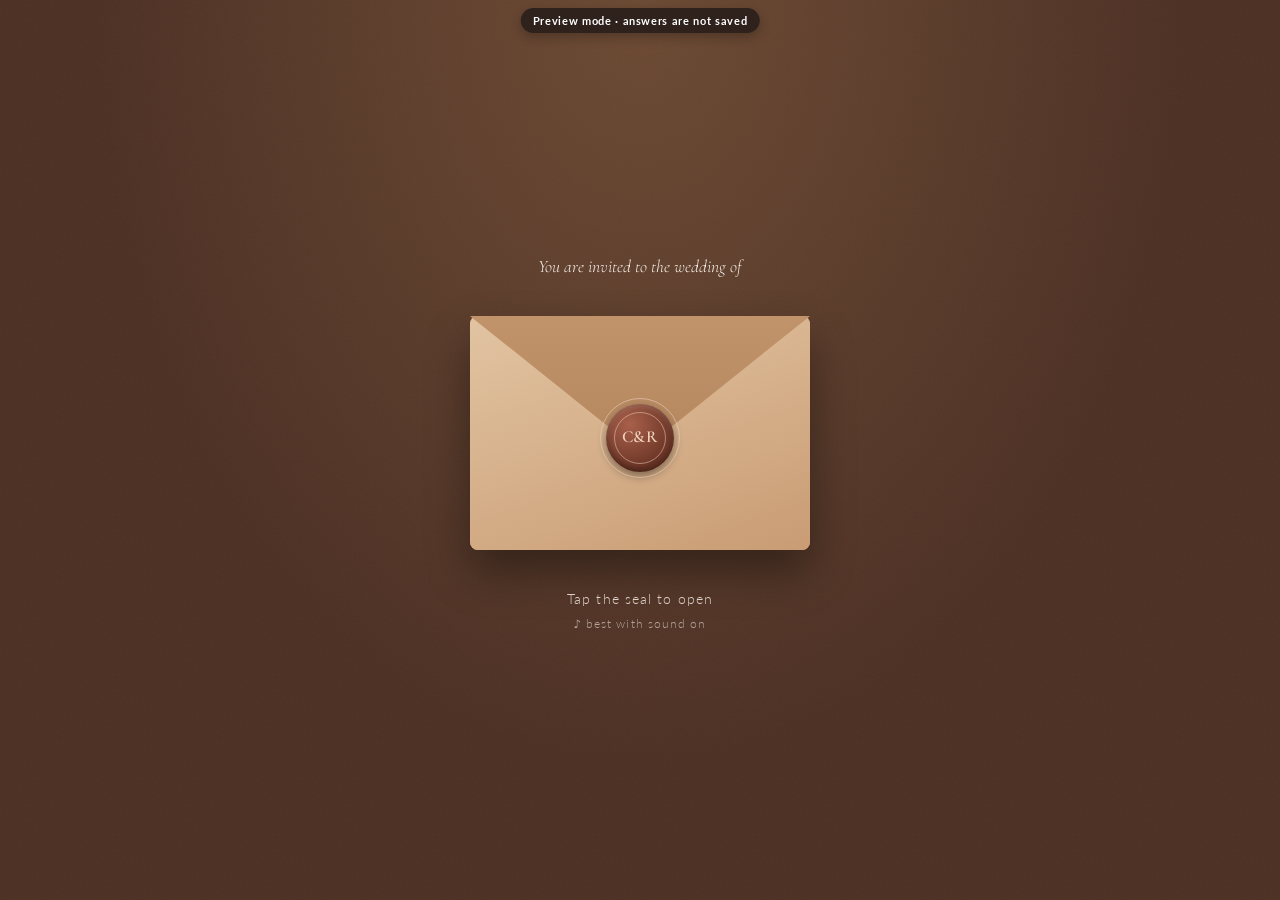
==== site/index.html @ 16bb8ec9 "Publish only site/, clean up unused code, fix mobile animations, bold hero date - Move the website i" ====
<!doctype html>
<html lang="en">
<head>
  <meta charset="utf-8" />
  <meta name="viewport" content="width=device-width, initial-scale=1, viewport-fit=cover" />
  <title>Carol &amp; Ranel</title>
  <meta name="description" content="Carol Aquino & Ranel Banta · November 14, 2026 · Find your name and kindly RSVP." />
  <meta name="theme-color" content="#4a3426" />
  <meta property="og:title" content="Carol & Ranel — November 14, 2026" />
  <meta property="og:description" content="You are invited. Find your name and kindly RSVP." />
  <meta property="og:image" content="https://carol-and-ranel.netlify.app/assets/photos/photo-1.jpg" />
  <link rel="preconnect" href="https://fonts.googleapis.com" />
  <link rel="preconnect" href="https://fonts.gstatic.com" crossorigin />
  <link href="https://fonts.googleapis.com/css2?family=Cormorant+Garamond:ital,wght@0,400;0,500;0,600;0,700;1,400&family=Great+Vibes&family=Lato:wght@300;400;700&display=swap" rel="stylesheet" />
  <link rel="stylesheet" href="styles.css" />
</head>
<body class="locked">

  <!-- Falling leaves layer -->
  <div class="leaves" aria-hidden="true"></div>

  <!-- ========== 1. INTRO / ENVELOPE ========== -->
  <section id="intro" class="intro" aria-label="Invitation">
    <div class="intro__inner">
      <p class="intro__kicker">You are invited to the wedding of</p>
      <div class="envelope" id="envelope">
        <div class="envelope__back"></div>
        <div class="envelope__letter">
          <span class="letter__small">You're invited</span>
          <span class="letter__names"><span class="script">Carol</span><span class="amp">&amp;</span><span class="script">Ranel</span></span>
          <span class="letter__date">11 · 14 · 2026</span>
        </div>
        <div class="envelope__front"></div>
        <div class="envelope__flap"></div>
        <button class="seal" id="openBtn" aria-label="Open the invitation">
          <span>C&amp;R</span>
        </button>
      </div>
      <p class="intro__hint">Tap the seal to open <span class="hint-sound">♪ best with sound on</span></p>
    </div>
  </section>

  <!-- ========== 2. RSVP GATE ========== -->
  <section id="gate" class="gate" aria-label="Find your invitation" hidden>

    <!-- Search -->
    <div id="searchCard" class="paper card gate__card reveal">
      <div class="twig" aria-hidden="true"></div>
      <p class="kicker">Kindly confirm your attendance</p>
      <h1 class="script gate__title">Find your name</h1>
      <div class="mode" role="radiogroup" aria-label="Have you sent your RSVP?">
        <button type="button" class="mode__btn" data-mode="new" role="radio" aria-checked="true">I haven't RSVP'd yet</button>
        <button type="button" class="mode__btn" data-mode="done" role="radio" aria-checked="false">I already RSVP'd</button>
      </div>
      <p class="muted lead" id="lead">Search your first or last name to confirm your attendance.</p>

      <div class="search">
        <svg class="search__icon" viewBox="0 0 24 24" aria-hidden="true"><path d="M10.5 3a7.5 7.5 0 0 1 5.96 12.06l4.24 4.24-1.4 1.4-4.24-4.24A7.5 7.5 0 1 1 10.5 3Zm0 2a5.5 5.5 0 1 0 0 11 5.5 5.5 0 0 0 0-11Z"/></svg>
        <input id="search" type="search" inputmode="search" autocomplete="off" autocapitalize="words"
               placeholder="e.g. Juan Dela Cruz" aria-label="Search your name" />
      </div>
      <ul id="results" class="results" role="listbox" aria-label="Matching guests" aria-live="polite"></ul>
      <p class="deadline">Kindly RSVP on or before <strong>October 30, 2026</strong></p>

      <div class="gentle-note">
        <span class="gentle-note__icon" aria-hidden="true">♡</span>
        <p>We're keeping our celebration intimate, surrounded by our closest family and loved ones. We have lovingly reserved a place for each guest named on your invitation, and we hope you understand that we're unable to welcome additional guests.</p>
        <p>As much as we adore your little ones, our celebration will be <strong>adults only</strong>. Thank you for understanding!</p>
      </div>


      <div class="help">
        <p class="muted">Can't find your name? Call or message us:</p>
        <div class="contacts" data-contacts></div>
      </div>
    </div>

    <!-- RSVP closed (after deadline) -->
    <div id="closedCard" class="paper card" hidden>
      <div class="twig" aria-hidden="true"></div>
      <p class="kicker">RSVP is now closed</p>
      <h1 class="script gate__title">Thank you</h1>
      <p>Online RSVP closed on October 30, 2026. If you haven't confirmed yet, please call or message us:</p>
      <div class="contacts" data-contacts></div>
      <button class="btn btn--primary" data-enter>View wedding details</button>
    </div>

    <!-- Invitation card (after picking a name): one answer per guest -->
    <div id="invite" class="paper card invite" hidden>
      <button class="back" id="backBtn" aria-label="Back to search">← Not you?</button>
      <p class="kicker">Dearest</p>
      <h2 id="guestName" class="guest-name">—</h2>

      <div class="seats">
        <div class="seats__ring"><span id="seatCount">0</span></div>
        <p>
          <strong>seat<span id="seatPlural">s</span> reserved</strong><br />
          <span class="muted small">in your honor</span>
        </p>
      </div>
      <div id="seatIcons" class="seat-icons" aria-hidden="true"></div>

      <p class="question" id="question">Who will be celebrating with us?</p>
      <p class="invite-note" id="inviteNote" hidden></p>
      <p class="small muted hint" id="questionHint">Answer for yourself and anyone you know.<br />Leave the rest blank so they can answer themselves.</p>
      <ul id="people" class="people"></ul>

      <div id="rsvpForm">
        <label class="as">
          <span class="small">I am</span>
          <select id="answeredBy" aria-label="Who is answering"></select>
        </label>
        <label class="note">
          <span class="small">A message for the couple <span class="muted">(optional)</span></span>
          <textarea id="message" rows="2" maxlength="300" placeholder="Your wishes for Carol &amp; Ranel…"></textarea>
        </label>
        <p id="formError" class="form-error" role="alert" hidden></p>
        <div class="final-note" role="note">
          <strong>Please review before sending.</strong>
          Once submitted, your answers are final and <u>can't be undone</u> on the website.
        </div>
        <button id="submitBtn" class="btn btn--primary" disabled>Send my RSVP</button>
        <p class="tiny muted rules">Only the guests named on this invitation may attend. Adults only.</p>
        <button id="skipBtn" class="link-btn" data-enter hidden>My answer is already in, view wedding details</button>
      </div>

      <!-- Everyone on this invitation has answered -->
      <div id="replied" class="replied" hidden>
        <p class="small muted">Need to change an answer? Please call or message us:</p>
        <div class="contacts" data-contacts></div>
        <button class="btn btn--primary" data-enter>View wedding details</button>
      </div>
    </div>

    <!-- Thank-you -->
    <div id="thanks" class="paper card thanks" hidden>
      <div class="thanks__icon" id="thanksIcon">♥</div>
      <h2 class="script" id="thanksTitle">Thank you!</h2>
      <p id="thanksText"></p>
      <button class="btn btn--primary" data-enter>View our wedding details</button>
    </div>
  </section>

  <!-- ========== 3. MAIN SITE (unlocked after RSVP) ========== -->
  <main id="site" class="site" hidden>

    <header class="hero">
      <div class="hero__photo">
        <img src="assets/photos/photo-1.jpg" alt="Carol and Ranel" />
      </div>
      <div class="hero__text">
        <p class="kicker light">Aquino · Banta</p>
        <h1 class="hero__names"><span class="script">Carol</span><span class="amp">&amp;</span><span class="script">Ranel</span></h1>
        <p class="hero__date">Saturday · November 14, 2026</p>
        <p class="hero__place">Mandaluyong City</p>
      </div>
      <a href="#countdown" class="scroll-cue" aria-label="Scroll down"><span></span></a>
    </header>

    <section id="countdown" class="section countdown reveal">
      <p class="kicker">Counting down to forever</p>
      <div class="timer">
        <div><b id="cdD">00</b><small>days</small></div>
        <div><b id="cdH">00</b><small>hours</small></div>
        <div><b id="cdM">00</b><small>mins</small></div>
        <div><b id="cdS">00</b><small>secs</small></div>
      </div>
    </section>

    <section class="section story">
      <div class="story__photo reveal">
        <img src="assets/photos/photo-2.jpg" alt="Carol and Ranel" />
      </div>
      <div class="story__text reveal">
        <p class="kicker">With our closest loved ones</p>
        <h2 class="script">An intimate celebration</h2>
        <p>We're keeping our wedding intimate and celebrating with our closest family and loved ones. Thank you for being part of our special day — we're so excited to celebrate with you!</p>
      </div>
    </section>

    <section class="section details">
      <p class="kicker reveal">The celebration</p>
      <h2 class="script reveal">Wedding details</h2>
      <div class="detail-grid">
        <article class="paper detail reveal">
          <div class="detail__icon" aria-hidden="true"><svg viewBox="0 0 48 48" fill="none" stroke="currentColor" stroke-width="1.6" stroke-linecap="round" stroke-linejoin="round"><path d="M24 4v8M20 8h8"/><path d="M14 22l10-10 10 10"/><path d="M16 20v22h16V20"/><path d="M8 42h32"/><path d="M21 42v-8a3 3 0 0 1 6 0v8"/><circle cx="24" cy="25" r="2.5"/></svg></div>
          <h3>Ceremony</h3>
          <p class="detail__time">2:30 PM</p>
          <p><strong>San Felipe Neri Parish Church</strong><br />Boni Avenue, 1550 Rt. Rev. G. Aglipay,<br />Mandaluyong City</p>
          <a class="btn btn--ghost" href="https://www.google.com/maps/search/?api=1&query=San+Felipe+Neri+Parish+Church+Boni+Avenue+Mandaluyong+City" target="_blank" rel="noopener">Open in Maps</a>
        </article>
        <article class="paper detail reveal">
          <div class="detail__icon" aria-hidden="true"><svg viewBox="0 0 48 48" fill="none" stroke="currentColor" stroke-width="1.6" stroke-linecap="round" stroke-linejoin="round"><path d="M12 6h10l-1 12a4 4 0 0 1-8 0z"/><path d="M17 22v14M12 38h10"/><path d="M26 10h10l-1 12a4 4 0 0 1-8 0z"/><path d="M31 26v12M26 40h10"/><path d="M22 4l2-2M38 7l2-2M36 3l1-2"/></svg></div>
          <h3>Reception</h3>
          <p class="detail__time">5:00 PM</p>
          <p><strong>The Secret Garden</strong><br />Barangka Dr. Busilak St.,<br />Mandaluyong City</p>
          <p class="small muted">Reception to follow immediately after the ceremony.</p>
          <a class="btn btn--ghost" href="https://www.google.com/maps/search/?api=1&query=The+Secret+Garden+Barangka+Drive+Mandaluyong+City" target="_blank" rel="noopener">Open in Maps</a>
        </article>
      </div>
    </section>

    <section class="section entourage">
      <p class="kicker reveal">Aquino · Banta</p>
      <h2 class="script reveal">Our entourage</h2>

      <article class="ent-card ent-card--wide reveal">
        <h3>Principal Sponsors</h3>
        <div class="ent-pair">
          <p>Coun. Mr. Danny De Guzman<br />Mr. Jon Salang</p>
          <p>Mrs. Mila Panen<br />Mrs. Esther Valencia</p>
        </div>
      </article>

      <div class="ent-grid">
        <article class="ent-card reveal" style="--i:0">
          <h3>Best Man</h3>
          <p>Mr. Richard Valencia</p>
        </article>
        <article class="ent-card reveal" style="--i:1">
          <h3>Brother of the Bride</h3>
          <p>Mr. Raymundo Aquino</p>
        </article>
        <article class="ent-card reveal" style="--i:2">
          <h3>Matron of Honor</h3>
          <p>Mrs. Karla Mae Salvador-Macalanda</p>
        </article>
        <article class="ent-card reveal" style="--i:3">
          <h3>Maid of Honor</h3>
          <p>Ms. Christine Salvador</p>
        </article>
        <article class="ent-card reveal" style="--i:4">
          <h3>Veil</h3>
          <p>Ms. Arlene Macaraeg<br />Mr. Nico Macaraeg</p>
        </article>
        <article class="ent-card reveal" style="--i:5">
          <h3>Cord</h3>
          <p>Mrs. Cecile Aquino<br />Mr. Eric Aquino</p>
        </article>
        <article class="ent-card reveal" style="--i:6">
          <h3>Candle</h3>
          <p>Ms. Joyce Aquino<br />Mr. Kaizer Macalanda</p>
        </article>
        <article class="ent-card reveal" style="--i:7">
          <h3>Coin Bearer</h3>
          <p>Mr. Carlos Magalong</p>
        </article>
        <article class="ent-card reveal" style="--i:8">
          <h3>Ring Bearer</h3>
          <p>Mr. Khalifa Drake Medel</p>
        </article>
        <article class="ent-card reveal" style="--i:9">
          <h3>Bible Bearer</h3>
          <p>Mr. Reynald Aquino</p>
        </article>
      </div>
    </section>

    <section class="section attire">
      <p class="kicker reveal">What to wear</p>
      <h2 class="script reveal">Dress code</h2>
      <div class="swatches reveal" aria-label="Wedding colors">
        <span style="--c:#efe6e3" title="Blush cream"></span>
        <span style="--c:#c08a7c" title="Rose brown"></span>
        <span style="--c:#6b4134" title="Chocolate"></span>
        <span style="--c:#2f211c" title="Espresso"></span>
      </div>
      <p class="swatch-label reveal">Our color theme</p>

      <!-- Guests -->
      <div class="attire-group">
        <p class="attire-group__title reveal">For our guests</p>
        <div class="attire-grid">
          <article class="paper attire-card reveal">
            <div class="attire-figs">
              <img src="assets/dress-code/guest-female-1.webp" alt="One-shoulder dress in light brown" loading="lazy" />
              <img src="assets/dress-code/guest-female-2.webp" alt="Brown blazer with cream top and trousers" loading="lazy" />
            </div>
            <h3>Ladies</h3>
            <p>A formal dress or formal outfit in colors that match our wedding theme.</p>
          </article>
          <article class="paper attire-card reveal">
            <div class="attire-figs">
              <img src="assets/dress-code/guest-male-1.webp" alt="Long-sleeved white shirt with brown trousers" loading="lazy" />
              <img src="assets/dress-code/guest-male-2.webp" alt="Brown polo shirt with cream trousers" loading="lazy" />
            </div>
            <h3>Gentlemen</h3>
            <p>A long-sleeved polo or formal polo shirt in colors that match our wedding theme.</p>
          </article>
        </div>
      </div>

      <!-- Entourage -->
      <div class="attire-group">
        <p class="attire-group__title reveal">For our entourage</p>
        <div class="attire-grid">
          <article class="paper attire-card reveal">
            <div class="attire-figs">
              <img src="assets/dress-code/female-1.webp" alt="Floor-length gown in rust brown" loading="lazy" />
              <img src="assets/dress-code/female-2.webp" alt="Floor-length off-shoulder gown in light brown" loading="lazy" />
            </div>
            <h3>Female Entourage</h3>
            <p>A floor-length formal dress in a light brown shade.</p>
          </article>
          <article class="paper attire-card reveal">
            <div class="attire-figs">
              <img src="assets/dress-code/male-1.webp" alt="Long-sleeved formal suit in light brown" loading="lazy" />
              <img src="assets/dress-code/male-2.webp" alt="Long-sleeved formal suit in black" loading="lazy" />
            </div>
            <h3>Male Entourage</h3>
            <p>A long-sleeved formal coat in light brown or black shades.</p>
          </article>
        </div>
      </div>
    </section>

    <section class="section notes">
      <article class="paper detail reveal">
        <div class="detail__icon" aria-hidden="true"><svg viewBox="0 0 48 48" fill="none" stroke="currentColor" stroke-width="1.6" stroke-linecap="round" stroke-linejoin="round"><rect x="8" y="18" width="32" height="8" rx="1.5"/><path d="M11 26v15h26V26"/><path d="M24 18v23"/><path d="M24 18c-3-6-11-8-11-3 0 3 6 3 11 3zM24 18c3-6 11-8 11-3 0 3-6 3-11 3z"/></svg></div>
        <h3>Gift Note</h3>
        <p>Your presence is the greatest gift we could ask for.</p>
        <p>If you wish to bless us with a gift, we would truly appreciate it. Most of all, thank you for celebrating this special day with us and for being part of our journey.</p>
      </article>
      <article class="paper detail reveal">
        <div class="detail__icon" aria-hidden="true"><svg viewBox="0 0 48 48" fill="none" stroke="currentColor" stroke-width="1.6" stroke-linecap="round" stroke-linejoin="round"><rect x="6" y="14" width="36" height="24" rx="4"/><path d="M17 14l3-5h8l3 5"/><circle cx="24" cy="26" r="7"/><circle cx="35" cy="19" r="1"/></svg></div>
        <h3>Snap &amp; Share</h3>
        <p>We'd love to see your favorite moments from our special day! Tag us and use our wedding hashtag:</p>
        <button class="hashtag" id="hashtag" aria-label="Copy hashtag">#CarolAndRanelWedding <span>copy</span></button>
      </article>
    </section>

    <div class="section-divider reveal" aria-hidden="true"><span></span></div>

    <section class="section gallery">
      <div class="gallery__head">
        <p class="kicker reveal">Our little adventures</p>
        <h2 class="script reveal">A little bit of magic</h2>
        <p class="gallery__lead reveal">Every love story is special, but ours came with castles, fireworks and a whole lot of joy. Here's to our happily ever after!</p>
      </div>
      <div class="gallery__photo reveal">
        <img src="assets/photos/photo-3.jpg" alt="Carol and Ranel at Hong Kong Disneyland" loading="lazy" />
      </div>
      <div class="gallery__photo gallery__photo--night reveal">
        <img src="assets/photos/photo-4.jpg" alt="Carol and Ranel in front of the castle at night" loading="lazy" />
      </div>
    </section>

    <section class="section faq">
      <p class="kicker reveal">Good to know</p>
      <h2 class="script reveal">Questions</h2>
      <details class="reveal"><summary>Can I bring a plus one?</summary><p>We're keeping our wedding intimate, so we kindly ask that only the guests named on your invitation join us. Your reserved seats are shown on your RSVP.</p></details>
      <details class="reveal"><summary>Are kids welcome?</summary><p>This will be an adults-only celebration. We hope you understand as we keep the celebration small.</p></details>
      <details class="reveal"><summary>Can I change my RSVP?</summary><p>Please call or message Karla or Ranel and they'll update it for you.</p></details>
      <details class="reveal"><summary>What time should I arrive?</summary><p>The ceremony starts at 2:30 PM at San Felipe Neri Parish Church. The reception follows immediately after at The Secret Garden.</p></details>
    </section>

    <section class="section my-rsvp reveal">
      <div class="paper card">
        <p class="kicker">Your RSVP</p>
        <ul id="myRsvp" class="my-list"></ul>
        <p class="small muted">Need to change something? Call or message us:</p>
        <div class="contacts" data-contacts></div>
        <button id="anotherBtn" class="btn btn--ghost">RSVP for another invitation</button>
      </div>
    </section>

    <footer class="footer">
      <p class="script">Carol &amp; Ranel</p>
      <p class="small">11 · 14 · 2026</p>
      <p class="tiny">#CarolAndRanelWedding</p>
    </footer>
  </main>

  <!-- Music toggle -->
  <button id="musicBtn" class="music" aria-label="Toggle music" hidden>
    <span class="music__bars"><i></i><i></i><i></i><i></i></span>
  </button>

  <!-- Confirm before sending (answers can't be undone) -->
  <div id="confirmBox" class="modal" role="dialog" aria-modal="true" aria-labelledby="confirmTitle" hidden>
    <div class="paper modal__card">
      <p class="kicker">One last look</p>
      <h3 id="confirmTitle" class="script modal__title">Is this correct?</h3>
      <ul id="confirmList" class="confirm-list"></ul>
      <p class="modal__warn">Once you send this RSVP, it <strong>can't be changed or undone</strong> here. For changes, you'll need to contact Karla or Ranel.</p>
      <div class="modal__actions">
        <button id="confirmBack" class="btn btn--ghost" type="button">Go back</button>
        <button id="confirmSend" class="btn btn--primary" type="button">Yes, send it</button>
      </div>
    </div>
  </div>

  <script src="config.js"></script>
  <script src="demo-guests.js"></script>
  <script src="app.js"></script>
</body>
</html>
---- site/styles.css ----
/* Carol & Ranel: wedding site styles */
:root {
  /* palette from the invitation: blush, rose-brown, chocolate, espresso + gold & terracotta from its florals */
  --espresso: #2f211c;
  --bark: #4b2f24;
  --walnut: #7a4a35;
  --caramel: #b98a64;
  --latte: #dcc2a8;
  --cream: #f7efe9;
  --paper: #fffaf6;
  --blush: #f1dfd6;
  --rose: #c08a7c;
  --gold: #c9a063;
  --terracotta: #b9734f;
  --yes: #8a5541;
  --ink: #2f211c;
  --muted: #8a6f62;
  --radius: 18px;
  --shadow: 0 12px 30px rgba(75, 47, 36, .14), 0 2px 6px rgba(75, 47, 36, .08);
  --serif: "Cormorant Garamond", Georgia, serif;
  --script: "Great Vibes", cursive;
  --sans: "Lato", system-ui, sans-serif;
  /* paper grain */
  --grain: url("data:image/svg+xml;utf8,<svg xmlns='http://www.w3.org/2000/svg' width='160' height='160'><filter id='n'><feTurbulence type='fractalNoise' baseFrequency='.9' numOctaves='3' stitchTiles='stitch'/><feColorMatrix values='0 0 0 0 .3  0 0 0 0 .2  0 0 0 0 .1  0 0 0 .09 0'/></filter><rect width='100%' height='100%' filter='url(%23n)'/></svg>");
  /* botanical ornaments and wave edges (generated) */
  --orn-divider: url("data:image/svg+xml;utf8,<svg xmlns='http://www.w3.org/2000/svg' xmlns:xlink='http://www.w3.org/1999/xlink' viewBox='0 0 160 26'><g id='b' fill='%23c9a063'><path d='M70 13 Q40 2 6 12' stroke='%23c9a063' stroke-width='1.3' fill='none' stroke-linecap='round'/><ellipse cx='58.8' cy='7.5' rx='4.3' ry='1.6' transform='rotate(-128 60.9 10.2)'/><ellipse cx='57.8' cy='11.5' rx='4.3' ry='1.6' transform='rotate(-204 60.9 10.2)'/><ellipse cx='46.2' cy='5.7' rx='3.9' ry='1.5' transform='rotate(-135 48.4 7.9)'/><ellipse cx='45.7' cy='9.5' rx='3.9' ry='1.5' transform='rotate(-211 48.4 7.9)'/><ellipse cx='33.3' cy='5.6' rx='3.5' ry='1.3' transform='rotate(217 35.5 7.3)'/><ellipse cx='33.4' cy='9.0' rx='3.5' ry='1.3' transform='rotate(141 35.5 7.3)'/><ellipse cx='20.3' cy='7.2' rx='3.0' ry='1.2' transform='rotate(210 22.4 8.4)'/><ellipse cx='20.7' cy='10.1' rx='3.0' ry='1.2' transform='rotate(134 22.4 8.4)'/><ellipse cx='7.0' cy='10.4' rx='2.6' ry='1.0' transform='rotate(203 8.9 11.2)'/><ellipse cx='7.6' cy='12.9' rx='2.6' ry='1.0' transform='rotate(127 8.9 11.2)'/></g><use xlink:href='%23b' transform='translate(160 0) scale(-1 1)'/><g fill='%23c08a7c'><ellipse cx='80.0' cy='7.8' rx='4.2' ry='2.6' transform='rotate(-90 80.0 7.8)'/><ellipse cx='84.9' cy='11.4' rx='4.2' ry='2.6' transform='rotate(-18 84.9 11.4)'/><ellipse cx='83.1' cy='17.2' rx='4.2' ry='2.6' transform='rotate(54 83.1 17.2)'/><ellipse cx='76.9' cy='17.2' rx='4.2' ry='2.6' transform='rotate(126 76.9 17.2)'/><ellipse cx='75.1' cy='11.4' rx='4.2' ry='2.6' transform='rotate(198 75.1 11.4)'/></g><circle cx='80' cy='13' r='2.6' fill='%23b9734f'/></svg>");
  --orn-divider-light: url("data:image/svg+xml;utf8,<svg xmlns='http://www.w3.org/2000/svg' xmlns:xlink='http://www.w3.org/1999/xlink' viewBox='0 0 160 26'><g id='b' fill='%23e3c79a'><path d='M70 13 Q40 2 6 12' stroke='%23e3c79a' stroke-width='1.3' fill='none' stroke-linecap='round'/><ellipse cx='58.8' cy='7.5' rx='4.3' ry='1.6' transform='rotate(-128 60.9 10.2)'/><ellipse cx='57.8' cy='11.5' rx='4.3' ry='1.6' transform='rotate(-204 60.9 10.2)'/><ellipse cx='46.2' cy='5.7' rx='3.9' ry='1.5' transform='rotate(-135 48.4 7.9)'/><ellipse cx='45.7' cy='9.5' rx='3.9' ry='1.5' transform='rotate(-211 48.4 7.9)'/><ellipse cx='33.3' cy='5.6' rx='3.5' ry='1.3' transform='rotate(217 35.5 7.3)'/><ellipse cx='33.4' cy='9.0' rx='3.5' ry='1.3' transform='rotate(141 35.5 7.3)'/><ellipse cx='20.3' cy='7.2' rx='3.0' ry='1.2' transform='rotate(210 22.4 8.4)'/><ellipse cx='20.7' cy='10.1' rx='3.0' ry='1.2' transform='rotate(134 22.4 8.4)'/><ellipse cx='7.0' cy='10.4' rx='2.6' ry='1.0' transform='rotate(203 8.9 11.2)'/><ellipse cx='7.6' cy='12.9' rx='2.6' ry='1.0' transform='rotate(127 8.9 11.2)'/></g><use xlink:href='%23b' transform='translate(160 0) scale(-1 1)'/><g fill='%23e6b7a8'><ellipse cx='80.0' cy='7.8' rx='4.2' ry='2.6' transform='rotate(-90 80.0 7.8)'/><ellipse cx='84.9' cy='11.4' rx='4.2' ry='2.6' transform='rotate(-18 84.9 11.4)'/><ellipse cx='83.1' cy='17.2' rx='4.2' ry='2.6' transform='rotate(54 83.1 17.2)'/><ellipse cx='76.9' cy='17.2' rx='4.2' ry='2.6' transform='rotate(126 76.9 17.2)'/><ellipse cx='75.1' cy='11.4' rx='4.2' ry='2.6' transform='rotate(198 75.1 11.4)'/></g><circle cx='80' cy='13' r='2.6' fill='%23b9734f'/></svg>");
  --orn-mini: url("data:image/svg+xml;utf8,<svg xmlns='http://www.w3.org/2000/svg' xmlns:xlink='http://www.w3.org/1999/xlink' viewBox='0 0 60 12'><g id='b' fill='%23c9a063'><path d='M26 6 Q16 1 3 5' stroke='%23c9a063' stroke-width='1.1' fill='none'/><ellipse cx='21.5' cy='2.4' rx='3.4' ry='1.3' transform='rotate(-123 22.9 4.7)'/><ellipse cx='20.4' cy='5.6' rx='3.4' ry='1.3' transform='rotate(-199 22.9 4.7)'/><ellipse cx='12.3' cy='1.9' rx='2.7' ry='1.0' transform='rotate(-142 14.0 3.2)'/><ellipse cx='12.3' cy='4.6' rx='2.7' ry='1.0' transform='rotate(-218 14.0 3.2)'/><ellipse cx='2.6' cy='4.1' rx='2.0' ry='0.8' transform='rotate(202 4.1 4.7)'/><ellipse cx='3.1' cy='6.0' rx='2.0' ry='0.8' transform='rotate(126 4.1 4.7)'/></g><use xlink:href='%23b' transform='translate(60 0) scale(-1 1)'/><circle cx='30' cy='6' r='2.4' fill='%23c08a7c'/></svg>");
  --orn-pampas-l: url("data:image/svg+xml;utf8,<svg xmlns='http://www.w3.org/2000/svg' viewBox='0 0 100 100'><g fill='none'><path stroke='%23d8b98f' stroke-width='1.2' d='M2 98Q30 30 70 8'/><path stroke='%23d8b98f' stroke-width='1' stroke-linecap='round' opacity='.85' d='M29.6 46.1l2.1 -0.9M29.6 46.1l0.1 -2.3M32.1 42.7l3.5 -1.4M32.1 42.7l0.3 -3.8M34.6 39.4l4.9 -1.8M34.6 39.4l0.6 -5.2M37.1 36.3l6.2 -2.1M37.1 36.3l0.9 -6.5M39.7 33.2l7.2 -2.3M39.7 33.2l1.2 -7.5M42.3 30.3l8.0 -2.3M42.3 30.3l1.6 -8.2M44.9 27.5l8.5 -2.2M44.9 27.5l1.9 -8.6M47.6 24.9l8.8 -2.0M47.6 24.9l2.2 -8.7M50.3 22.3l8.7 -1.7M50.3 22.3l2.4 -8.5M53.0 19.9l8.3 -1.3M53.0 19.9l2.6 -8.0M55.7 17.6l7.7 -1.0M55.7 17.6l2.6 -7.3M58.5 15.4l6.7 -0.6M58.5 15.4l2.5 -6.3M61.3 13.4l5.5 -0.3M61.3 13.4l2.2 -5.1M64.2 11.5l4.1 -0.1M64.2 11.5l1.8 -3.7M67.1 9.7l2.5 0.0M67.1 9.7l1.2 -2.3M70.0 8.0l0.9 0.0M70.0 8.0l0.5 -0.8'/><path stroke='%23c9a063' stroke-width='1.2' d='M2 98Q45 55 90 40'/><path stroke='%23c9a063' stroke-width='1' stroke-linecap='round' opacity='.85' d='M41.1 65.0l2.3 -0.1M41.1 65.0l0.9 -2.1M44.3 62.8l3.8 -0.1M44.3 62.8l1.6 -3.5M47.6 60.7l5.3 -0.1M47.6 60.7l2.3 -4.7M50.8 58.6l6.5 -0.0M50.8 58.6l2.9 -5.8M54.0 56.7l7.6 0.1M54.0 56.7l3.5 -6.7M57.3 54.8l8.3 0.3M57.3 54.8l4.0 -7.3M60.5 52.9l8.8 0.4M60.5 52.9l4.4 -7.6M63.8 51.2l9.0 0.6M63.8 51.2l4.6 -7.7M67.0 49.5l8.8 0.8M67.0 49.5l4.7 -7.5M70.3 48.0l8.4 0.9M70.3 48.0l4.6 -7.1M73.6 46.4l7.7 1.0M73.6 46.4l4.3 -6.4M76.8 45.0l6.7 1.0M76.8 45.0l3.9 -5.5M80.1 43.6l5.4 0.9M80.1 43.6l3.3 -4.4M83.4 42.4l4.0 0.8M83.4 42.4l2.5 -3.2M86.7 41.1l2.5 0.5M86.7 41.1l1.6 -2.0M90.0 40.0l0.9 0.2M90.0 40.0l0.6 -0.7'/><path stroke='%23e3cfb0' stroke-width='1.2' d='M2 98Q18 38 48 0'/><path stroke='%23e3cfb0' stroke-width='1' stroke-linecap='round' opacity='.85' d='M19.2 48.5l1.9 -1.3M19.2 48.5l-0.3 -2.2M20.9 44.8l3.2 -2.1M20.9 44.8l-0.4 -3.8M22.6 41.2l4.4 -2.9M22.6 41.2l-0.5 -5.2M24.3 37.7l5.5 -3.4M24.3 37.7l-0.6 -6.5M26.1 34.2l6.5 -3.9M26.1 34.2l-0.5 -7.5M27.9 30.8l7.2 -4.2M27.9 30.8l-0.5 -8.3M29.7 27.5l7.7 -4.3M29.7 27.5l-0.3 -8.8M31.6 24.2l7.9 -4.3M31.6 24.2l-0.2 -9.0M33.5 21.0l7.9 -4.1M33.5 21.0l-0.1 -8.9M35.5 17.8l7.6 -3.7M35.5 17.8l0.1 -8.4M37.5 14.7l7.0 -3.3M37.5 14.7l0.2 -7.7M39.5 11.6l6.1 -2.8M39.5 11.6l0.3 -6.7M41.6 8.6l5.1 -2.2M41.6 8.6l0.3 -5.5M43.7 5.7l3.8 -1.6M43.7 5.7l0.3 -4.1M45.8 2.8l2.4 -0.9M45.8 2.8l0.3 -2.5M48.0 0.0l0.9 -0.3M48.0 0.0l0.1 -0.9'/></g></svg>");
  --orn-pampas-r: url("data:image/svg+xml;utf8,<svg xmlns='http://www.w3.org/2000/svg' viewBox='0 0 100 100'><g transform='translate(100 0) scale(-1 1)'><g fill='none'><path stroke='%23d8b98f' stroke-width='1.2' d='M2 98Q30 30 70 8'/><path stroke='%23d8b98f' stroke-width='1' stroke-linecap='round' opacity='.85' d='M29.6 46.1l2.1 -0.9M29.6 46.1l0.1 -2.3M32.1 42.7l3.5 -1.4M32.1 42.7l0.3 -3.8M34.6 39.4l4.9 -1.8M34.6 39.4l0.6 -5.2M37.1 36.3l6.2 -2.1M37.1 36.3l0.9 -6.5M39.7 33.2l7.2 -2.3M39.7 33.2l1.2 -7.5M42.3 30.3l8.0 -2.3M42.3 30.3l1.6 -8.2M44.9 27.5l8.5 -2.2M44.9 27.5l1.9 -8.6M47.6 24.9l8.8 -2.0M47.6 24.9l2.2 -8.7M50.3 22.3l8.7 -1.7M50.3 22.3l2.4 -8.5M53.0 19.9l8.3 -1.3M53.0 19.9l2.6 -8.0M55.7 17.6l7.7 -1.0M55.7 17.6l2.6 -7.3M58.5 15.4l6.7 -0.6M58.5 15.4l2.5 -6.3M61.3 13.4l5.5 -0.3M61.3 13.4l2.2 -5.1M64.2 11.5l4.1 -0.1M64.2 11.5l1.8 -3.7M67.1 9.7l2.5 0.0M67.1 9.7l1.2 -2.3M70.0 8.0l0.9 0.0M70.0 8.0l0.5 -0.8'/><path stroke='%23c9a063' stroke-width='1.2' d='M2 98Q45 55 90 40'/><path stroke='%23c9a063' stroke-width='1' stroke-linecap='round' opacity='.85' d='M41.1 65.0l2.3 -0.1M41.1 65.0l0.9 -2.1M44.3 62.8l3.8 -0.1M44.3 62.8l1.6 -3.5M47.6 60.7l5.3 -0.1M47.6 60.7l2.3 -4.7M50.8 58.6l6.5 -0.0M50.8 58.6l2.9 -5.8M54.0 56.7l7.6 0.1M54.0 56.7l3.5 -6.7M57.3 54.8l8.3 0.3M57.3 54.8l4.0 -7.3M60.5 52.9l8.8 0.4M60.5 52.9l4.4 -7.6M63.8 51.2l9.0 0.6M63.8 51.2l4.6 -7.7M67.0 49.5l8.8 0.8M67.0 49.5l4.7 -7.5M70.3 48.0l8.4 0.9M70.3 48.0l4.6 -7.1M73.6 46.4l7.7 1.0M73.6 46.4l4.3 -6.4M76.8 45.0l6.7 1.0M76.8 45.0l3.9 -5.5M80.1 43.6l5.4 0.9M80.1 43.6l3.3 -4.4M83.4 42.4l4.0 0.8M83.4 42.4l2.5 -3.2M86.7 41.1l2.5 0.5M86.7 41.1l1.6 -2.0M90.0 40.0l0.9 0.2M90.0 40.0l0.6 -0.7'/><path stroke='%23e3cfb0' stroke-width='1.2' d='M2 98Q18 38 48 0'/><path stroke='%23e3cfb0' stroke-width='1' stroke-linecap='round' opacity='.85' d='M19.2 48.5l1.9 -1.3M19.2 48.5l-0.3 -2.2M20.9 44.8l3.2 -2.1M20.9 44.8l-0.4 -3.8M22.6 41.2l4.4 -2.9M22.6 41.2l-0.5 -5.2M24.3 37.7l5.5 -3.4M24.3 37.7l-0.6 -6.5M26.1 34.2l6.5 -3.9M26.1 34.2l-0.5 -7.5M27.9 30.8l7.2 -4.2M27.9 30.8l-0.5 -8.3M29.7 27.5l7.7 -4.3M29.7 27.5l-0.3 -8.8M31.6 24.2l7.9 -4.3M31.6 24.2l-0.2 -9.0M33.5 21.0l7.9 -4.1M33.5 21.0l-0.1 -8.9M35.5 17.8l7.6 -3.7M35.5 17.8l0.1 -8.4M37.5 14.7l7.0 -3.3M37.5 14.7l0.2 -7.7M39.5 11.6l6.1 -2.8M39.5 11.6l0.3 -6.7M41.6 8.6l5.1 -2.2M41.6 8.6l0.3 -5.5M43.7 5.7l3.8 -1.6M43.7 5.7l0.3 -4.1M45.8 2.8l2.4 -0.9M45.8 2.8l0.3 -2.5M48.0 0.0l0.9 -0.3M48.0 0.0l0.1 -0.9'/></g></g></svg>");
  --wave-dark: url("data:image/svg+xml;utf8,<svg xmlns='http://www.w3.org/2000/svg' viewBox='0 0 1200 40' preserveAspectRatio='none'><path d='M0 40C180 0 320 34 480 18C640 2 760 30 960 14C1080 4 1160 18 1200 22L1200 40Z' fill='%234b2f24'/></svg>");
  --wave-dark-flip: url("data:image/svg+xml;utf8,<svg xmlns='http://www.w3.org/2000/svg' viewBox='0 0 1200 40' preserveAspectRatio='none'><path d='M0 40C180 0 320 34 480 18C640 2 760 30 960 14C1080 4 1160 18 1200 22L1200 40Z' fill='%234b2f24' transform='translate(0 40) scale(1 -1)'/></svg>");
  --wave-footer: url("data:image/svg+xml;utf8,<svg xmlns='http://www.w3.org/2000/svg' viewBox='0 0 1200 40' preserveAspectRatio='none'><path d='M0 40C180 0 320 34 480 18C640 2 760 30 960 14C1080 4 1160 18 1200 22L1200 40Z' fill='%232f211c'/></svg>");
  --wave-blush: url("data:image/svg+xml;utf8,<svg xmlns='http://www.w3.org/2000/svg' viewBox='0 0 1200 40' preserveAspectRatio='none'><path d='M0 40C180 0 320 34 480 18C640 2 760 30 960 14C1080 4 1160 18 1200 22L1200 40Z' fill='%23efd9cd'/></svg>");
  --wave-blush-flip: url("data:image/svg+xml;utf8,<svg xmlns='http://www.w3.org/2000/svg' viewBox='0 0 1200 40' preserveAspectRatio='none'><path d='M0 40C180 0 320 34 480 18C640 2 760 30 960 14C1080 4 1160 18 1200 22L1200 40Z' fill='%23efd9cd' transform='translate(0 40) scale(1 -1)'/></svg>");
}

/* ============ Base ============ */
* { box-sizing: border-box; }
html { scroll-behavior: smooth; -webkit-text-size-adjust: 100%; }
body {
  margin: 0; font-family: var(--sans); font-weight: 300; color: var(--ink); line-height: 1.6; overflow-x: hidden;
  /* soft watercolor washes repeating down the page */
  background-color: var(--cream);
  background-image:
    var(--grain),
    radial-gradient(ellipse 65% 14% at 0% 18%, rgba(232, 190, 160, .4), transparent 70%),
    radial-gradient(ellipse 60% 14% at 100% 45%, rgba(192, 138, 124, .24), transparent 70%),
    radial-gradient(ellipse 65% 14% at 0% 70%, rgba(201, 160, 99, .22), transparent 70%),
    radial-gradient(ellipse 55% 12% at 100% 88%, rgba(232, 190, 160, .34), transparent 70%);
  background-size: 160px 160px, 100% 1600px, 100% 1600px, 100% 1600px, 100% 1600px;
  background-repeat: repeat, repeat-y, repeat-y, repeat-y, repeat-y;
}
body.locked { overflow: hidden; height: 100dvh; }
img { max-width: 100%; display: block; }
button { font: inherit; color: inherit; cursor: pointer; -webkit-tap-highlight-color: transparent; }
[hidden] { display: none !important; }
h1, h2, h3 { margin: 0; font-weight: 400; }

.script { font-family: var(--script); font-weight: 400; }
.muted { color: var(--muted); }
.small { font-size: .9rem; }
.tiny { font-size: .75rem; }

.kicker { font-family: var(--sans); text-transform: uppercase; letter-spacing: .28em; font-size: .72rem; color: var(--terracotta); margin: 0 0 .4rem; }
.kicker.light { color: var(--latte); }
.section .kicker, .gate .kicker, .modal .kicker {
  display: inline-flex; align-items: center; gap: 10px; margin-bottom: .9rem;
  font-weight: 700; letter-spacing: .24em; color: #9a5636;
}
.section .kicker::before, .section .kicker::after { content: ""; width: 22px; height: 1px; background: currentColor; opacity: .55; }
.entourage .kicker, .countdown .kicker { color: #f1d9b8; }

h2.script { font-size: clamp(2.4rem, 9vw, 3.4rem); color: var(--bark); line-height: 1.1; margin-bottom: 1rem; }
/* botanical divider that unfurls from the centre under each heading */
h2.script.reveal::after {
  content: ""; display: block; width: 170px; height: 26px; margin: 6px auto 2px;
  background: var(--orn-divider) center / contain no-repeat;
  clip-path: inset(0 50% 0 50%); transition: clip-path 1.2s .35s cubic-bezier(.6, 0, .2, 1);
}
h2.script.reveal.in::after { clip-path: inset(0 0 0 0); }

.paper { position: relative; background: var(--paper) var(--grain); border-radius: var(--radius); box-shadow: var(--shadow); }
.paper::after { /* fine gold hairline */
  content: ""; position: absolute; inset: 7px; pointer-events: none;
  border: 1px solid rgba(201, 160, 99, .45); border-radius: calc(var(--radius) - 6px);
}

.btn {
  display: inline-flex; align-items: center; justify-content: center;
  padding: .95rem 1.6rem; border-radius: 999px; border: 0;
  font-family: var(--sans); font-weight: 700; letter-spacing: .12em; text-transform: uppercase; font-size: .78rem;
  text-decoration: none; transition: transform .2s, box-shadow .2s, opacity .2s, background .2s;
}
.btn:active { transform: scale(.97); }
.btn--primary {
  position: relative; overflow: hidden; width: 100%; color: var(--cream);
  background: linear-gradient(135deg, var(--walnut), var(--terracotta)); box-shadow: 0 8px 18px rgba(185, 115, 79, .35);
}
.btn--primary:disabled { opacity: .4; box-shadow: none; cursor: not-allowed; }
.btn--primary:not(:disabled)::after { /* soft shine sweep */
  content: ""; position: absolute; top: 0; bottom: 0; left: -60%; width: 40%;
  background: linear-gradient(100deg, transparent, rgba(255, 255, 255, .28), transparent);
  transform: skewX(-20deg); animation: shine 4s ease-in-out 1.5s infinite;
}
.btn--ghost { background: transparent; color: var(--walnut); border: 1.5px solid var(--gold); }
.link-btn { display: block; margin: 1rem auto 0; background: none; border: 0; color: var(--walnut); font-size: .85rem; text-decoration: underline; text-underline-offset: 3px; padding: 6px; }

/* ============ Falling leaves ============ */
.leaves { position: fixed; inset: 0; pointer-events: none; z-index: 15; overflow: hidden; } /* in front of the page, below dialogs */
.leaf {
  position: absolute; top: -40px; width: 18px; height: 18px; opacity: .6;
  background: var(--c, var(--caramel)); border-radius: 0 70% 0 70%;
  animation: fall var(--d, 12s) linear forwards;
}

/* ============ 1. Intro / envelope ============ */
.intro {
  position: fixed; inset: 0; z-index: 20; display: grid; place-items: center; padding: 24px 16px;
  background: radial-gradient(ellipse at top, rgba(168, 123, 81, .35), transparent 60%), var(--bark) var(--grain);
  color: var(--cream);
  transition: opacity 1.5s ease .25s, visibility 1.75s;
}
.intro.gone { opacity: 0; visibility: hidden; }
.intro__inner { text-align: center; width: 100%; max-width: 380px; transition: transform 1.6s cubic-bezier(.6, 0, .35, 1), opacity 1.4s ease, filter 1.4s ease; }
.intro.exit .intro__inner { transform: scale(1.22) translateY(-3%); opacity: 0; filter: blur(4px); }
.intro__kicker { font-family: var(--serif); font-style: italic; font-size: 1.1rem; opacity: .85; margin: 0 0 2.2rem; animation: fadeUp 1.2s .2s both; }
.intro__hint { margin-top: 2.4rem; font-size: .85rem; letter-spacing: .08em; opacity: .85; animation: pulse 2.4s ease-in-out infinite; }
.intro.opening .intro__hint, .intro.opening .intro__kicker { opacity: 0 !important; transform: translateY(8px); transition: opacity .8s, transform .8s; animation: none; }
.hint-sound { display: block; font-size: .72rem; opacity: .7; margin-top: .3rem; }

.envelope {
  position: relative; width: min(84vw, 340px); aspect-ratio: 1.45; margin: 0 auto;
  perspective: 1100px; /* 3D flap without depth-sorting the layers (that flickers on phones) */
  animation: fadeUp 1.2s .5s both, float 4.5s 1.7s ease-in-out infinite;
}
.envelope.opening { animation-play-state: paused; }
.envelope__back, .envelope__front, .envelope__flap { position: absolute; inset: 0; }
.envelope__back { background: #c9a27c var(--grain); border-radius: 8px; box-shadow: 0 22px 44px rgba(0, 0, 0, .38); transition: box-shadow 1s; }
.envelope__front {
  z-index: 3; border-radius: 8px; background: linear-gradient(160deg, #e2c4a2, #c99c74);
  clip-path: polygon(0 0, 50% 55%, 100% 0, 100% 100%, 0 100%);
}
.envelope__flap {
  z-index: 4; transform-origin: 50% 0; background: linear-gradient(180deg, #c0936a, #ad7f58);
  clip-path: polygon(0 0, 100% 0, 50% 58%);
  /* z-index drops behind the card exactly when the flap passes upright */
  transition: transform 1.5s cubic-bezier(.45, 0, .25, 1), filter 1.5s, z-index 0s .75s;
}
.envelope__letter {
  position: absolute; left: 7%; right: 7%; top: 8%; bottom: 8%; z-index: 2;
  display: flex; flex-direction: column; align-items: center; justify-content: center; gap: .1rem;
  background: var(--paper) var(--grain); border-radius: 6px; color: var(--bark); box-shadow: 0 -2px 10px rgba(0, 0, 0, .08);
  transition: transform 1.9s cubic-bezier(.22, 1, .36, 1), box-shadow 1.9s;
}
.letter__small { font-family: var(--sans); font-size: .58rem; font-weight: 700; letter-spacing: .3em; text-transform: uppercase; color: var(--terracotta); }
.letter__names { display: flex; align-items: baseline; gap: .35rem; font-size: 2rem; line-height: 1.2; }
.envelope__letter .amp { font-family: var(--serif); font-style: italic; font-size: 1.3rem; color: var(--gold); }
.letter__date { font-family: var(--serif); font-size: .85rem; letter-spacing: .18em; color: var(--walnut); }
.seal {
  position: absolute; left: 50%; top: 52%; z-index: 5; width: 68px; height: 68px; margin: -34px 0 0 -34px; border: 0; border-radius: 50%;
  background: radial-gradient(circle at 35% 30%, #a8604a, #6b3526 70%);
  box-shadow: 0 4px 10px rgba(0, 0, 0, .4), inset 0 -3px 6px rgba(0, 0, 0, .35), inset 0 3px 4px rgba(255, 255, 255, .15);
  color: #f1d3bf; font-family: var(--serif); font-weight: 600; font-size: 1.05rem; letter-spacing: .02em;
  animation: sealBeat 2.4s ease-in-out infinite;
}
.seal::after { /* soft ripple inviting a tap */
  content: ""; position: absolute; inset: -6px; border-radius: 50%; border: 1.5px solid rgba(241, 211, 191, .55);
  animation: ripple 2.4s ease-out infinite;
}
.seal span { display: grid; place-items: center; width: 52px; height: 52px; margin: auto; border: 1.5px solid rgba(241, 211, 191, .5); border-radius: 50%; }
.burst { /* sparkles when the seal pops */
  position: absolute; left: 50%; top: 52%; z-index: 6; width: 6px; height: 6px; margin: -3px; border-radius: 50%; pointer-events: none;
  background: #ffe2b8; box-shadow: 0 0 10px 3px rgba(255, 210, 150, .7);
  animation: burst .9s cubic-bezier(.2, .7, .3, 1) forwards;
}
/* opening sequence: classes added one after another by app.js */
.envelope.opening .seal { animation: sealOff .8s cubic-bezier(.5, 0, .7, .4) forwards; pointer-events: none; }
.envelope.opening .seal::after { animation: none; opacity: 0; }
.envelope.flap .envelope__flap { transform: rotateX(180deg); z-index: 1; filter: brightness(.88); }
.envelope.rise .envelope__letter { transform: translateY(-62%) scale(1.04); box-shadow: 0 14px 30px rgba(0, 0, 0, .28); }
.envelope.rise .envelope__back { box-shadow: 0 30px 50px rgba(0, 0, 0, .3); }

/* ============ 2. RSVP gate ============ */
.gate {
  min-height: 100dvh; padding: max(28px, env(safe-area-inset-top)) 16px 40px;
  display: flex; flex-direction: column; align-items: center; justify-content: center; gap: 20px;
  background:
    radial-gradient(ellipse 80% 45% at 50% -5%, rgba(232, 190, 160, .55), transparent 70%),
    radial-gradient(ellipse 60% 40% at 100% 100%, rgba(192, 138, 124, .25), transparent 70%),
    var(--cream) var(--grain);
}
.card { width: 100%; max-width: 440px; padding: 34px 24px 28px; text-align: center; }
.gate__title { font-size: clamp(2.8rem, 12vw, 3.6rem); color: var(--bark); line-height: 1.05; margin: .1rem 0 .5rem; }
.twig { width: 170px; height: 26px; margin: -4px auto 10px; background: var(--orn-divider) center / contain no-repeat; animation: twigIn 1.2s .3s both; }
/* pampas in the corners of the RSVP cards */
#searchCard::before, #thanks::before, #closedCard::before, .modal__card::before {
  content: ""; position: absolute; top: -18px; left: -14px; right: -14px; height: 96px; pointer-events: none; z-index: 0; opacity: .9;
  background: var(--orn-pampas-l) left top / 84px no-repeat, var(--orn-pampas-r) right top / 84px no-repeat;
}
#searchCard > *, #thanks > *, #closedCard > *, .modal__card > * { position: relative; z-index: 1; }

/* "I haven't RSVP'd yet" / "I already RSVP'd" */
.mode { display: grid; grid-template-columns: 1fr 1fr; gap: 4px; padding: 4px; margin: .4rem 0 .9rem; border-radius: 999px; background: var(--blush); }
.mode__btn {
  border: 0; border-radius: 999px; padding: 11px 8px; background: transparent;
  font-size: .78rem; font-weight: 700; letter-spacing: .02em; color: var(--walnut); transition: background .25s, color .25s, box-shadow .25s;
}
.mode__btn[aria-checked="true"] { background: linear-gradient(135deg, var(--walnut), var(--terracotta)); color: var(--cream); box-shadow: 0 4px 12px rgba(185, 115, 79, .3); }
.lead { font-size: 1.02rem; margin: 0 0 .2rem; }

.search { position: relative; margin-top: 1.2rem; }
.search__icon { position: absolute; left: 16px; top: 50%; width: 20px; height: 20px; transform: translateY(-50%); fill: var(--terracotta); }
.search input {
  width: 100%; padding: 16px 16px 16px 46px; font: 400 1.05rem var(--sans); /* >=16px prevents iOS zoom */
  color: var(--ink); background: #fff; border: 1.5px solid var(--latte); border-radius: 14px;
  outline: none; transition: border-color .2s, box-shadow .2s; -webkit-appearance: none; appearance: none;
}
.search input:focus { border-color: var(--walnut); box-shadow: 0 0 0 4px rgba(168, 123, 81, .2); }
.search input::-webkit-search-cancel-button {
  -webkit-appearance: none; height: 16px; width: 16px; cursor: pointer;
  background: url("data:image/svg+xml;utf8,<svg xmlns='http://www.w3.org/2000/svg' viewBox='0 0 16 16'><path d='M3 3l10 10M13 3L3 13' stroke='%23a87b51' stroke-width='2' stroke-linecap='round'/></svg>") center/contain no-repeat;
}

.results { list-style: none; margin: 10px 0 0; padding: 0; text-align: left; }
.results li {
  display: flex; align-items: center; justify-content: space-between; gap: 10px;
  padding: 14px 16px; margin-top: 8px; border-radius: 12px; background: #fff; border: 1px solid rgba(207, 176, 138, .6);
  animation: fadeUp .35s both; cursor: pointer; transition: background .2s, transform .15s;
}
.results li:active { transform: scale(.98); background: #f6eee2; }
.results .r-name { font-family: var(--serif); font-size: 1.2rem; font-weight: 600; color: var(--bark); line-height: 1.2; }
.results .r-sub { display: block; font-size: .78rem; color: var(--muted); font-family: var(--sans); font-weight: 400; }
.results .r-seats { flex: none; font-size: .72rem; font-weight: 700; letter-spacing: .06em; color: var(--cream); background: var(--gold); padding: 5px 10px; border-radius: 999px; }
.results .r-done { background: var(--yes); }
.results .r-part { background: var(--blush); color: var(--walnut); }
.results .empty { justify-content: center; text-align: center; cursor: default; color: var(--muted); font-size: .9rem; background: transparent; border-style: dashed; }
.results .loading { display: flex; gap: 10px; align-items: center; justify-content: center; }
.dots { display: inline-flex; gap: 4px; }
.dots i { width: 6px; height: 6px; border-radius: 50%; background: var(--caramel); animation: dot 1s infinite; }
.dots i:nth-child(2) { animation-delay: .15s; }
.dots i:nth-child(3) { animation-delay: .3s; }

.deadline { margin: 1.2rem 0 0; font-family: var(--serif); font-style: italic; font-size: 1.05rem; color: var(--walnut); }
.gentle-note {
  position: relative; margin: 1.1rem 0 0; padding: 18px 16px 14px; text-align: center;
  background: rgba(241, 223, 214, .55); border: 1px solid rgba(201, 160, 99, .45); border-radius: 14px;
}
.gentle-note p { margin: 0 0 .6rem; font-family: var(--serif); font-size: 1.05rem; line-height: 1.5; color: var(--bark); }
.gentle-note p:last-child { margin-bottom: 0; }
.gentle-note__icon {
  position: absolute; top: -13px; left: 50%; transform: translateX(-50%);
  width: 26px; height: 26px; display: grid; place-items: center; border-radius: 50%;
  background: var(--paper); color: var(--terracotta); font-size: .95rem; border: 1px solid rgba(201, 160, 99, .55);
}
.help { font-size: .82rem; margin: 1.2rem 0 0; }
.help p { margin: 0; }
.help .contacts { margin-bottom: 0; }

.contacts { display: grid; gap: 8px; margin: .6rem 0 1.2rem; text-align: left; }
.contact { display: flex; align-items: center; gap: 8px; padding: 10px 12px; background: #fff; border: 1px solid rgba(207, 176, 138, .6); border-radius: 12px; }
.contact__name { flex: 1; font-family: var(--serif); font-weight: 600; font-size: 1.05rem; color: var(--bark); line-height: 1.2; }
.contact__name small { display: block; font-family: var(--sans); font-weight: 400; font-size: .78rem; color: var(--muted); letter-spacing: .04em; }
.contact a { flex: none; padding: 8px 14px; border-radius: 999px; background: var(--blush); color: var(--walnut); font-size: .72rem; font-weight: 700; letter-spacing: .1em; text-transform: uppercase; text-decoration: none; }
.contact a:active { background: var(--latte); }

/* Invitation card */
.invite { animation: fadeUp .6s both; }
.back { position: absolute; top: 18px; left: 18px; z-index: 2; background: none; border: 0; color: var(--walnut); font-size: .8rem; padding: 6px; }
.guest-name { font-family: var(--serif); font-weight: 600; font-size: clamp(1.8rem, 8vw, 2.3rem); color: var(--bark); line-height: 1.15; margin-top: .4rem; }
.seats { display: flex; align-items: center; justify-content: center; gap: 14px; margin: 1.4rem 0 .6rem; text-align: left; }
.seats p { margin: 0; line-height: 1.3; }
.seats__ring {
  width: 74px; height: 74px; border-radius: 50%; display: grid; place-items: center; padding: 4px;
  background: conic-gradient(var(--terracotta), var(--gold), var(--rose), var(--terracotta));
  animation: pop .7s cubic-bezier(.3, 1.6, .5, 1) .2s both;
}
.seats__ring span { width: 100%; height: 100%; border-radius: 50%; display: grid; place-items: center; background: var(--paper); font-family: var(--serif); font-size: 2.3rem; font-weight: 600; color: var(--walnut); }
.seat-icons { display: flex; justify-content: center; gap: 8px; margin-bottom: 1.2rem; flex-wrap: wrap; }
.seat-icons i {
  width: 26px; height: 30px; display: block; opacity: 0; animation: pop .45s cubic-bezier(.3, 1.6, .5, 1) both;
  background: url("data:image/svg+xml;utf8,<svg xmlns='http://www.w3.org/2000/svg' viewBox='0 0 26 30'><g fill='%23a87b51'><rect x='4' y='2' width='18' height='14' rx='3'/><rect x='2' y='15' width='22' height='5' rx='2'/><rect x='4' y='20' width='3' height='9' rx='1'/><rect x='19' y='20' width='3' height='9' rx='1'/></g></svg>") center/contain no-repeat;
}
.seat-icons i.unused { opacity: .25 !important; }
.seat-icons i.pending { opacity: .4 !important; filter: grayscale(.6); }

.question { font-family: var(--serif); font-style: italic; font-size: 1.3rem; margin: .4rem 0 .9rem; color: var(--bark); }
.hint { margin: -.4rem 0 1rem; line-height: 1.5; }
.invite-note { margin: -.2rem 0 1rem; padding: 10px 14px; border-radius: 12px; background: rgba(241, 223, 214, .7); color: var(--walnut); font-size: .9rem; line-height: 1.45; }

.people { list-style: none; margin: 0 0 1rem; padding: 0; text-align: left; display: grid; gap: 8px; }
.person {
  display: flex; align-items: center; justify-content: space-between; gap: 10px; flex-wrap: wrap;
  padding: 12px 12px 12px 14px; border-radius: 14px; background: #fff; border: 1px solid rgba(207, 176, 138, .6);
}
.people.animate .person { animation: fadeUp .45s both; } /* rows slide in when the card opens, not on every tap */
.people.animate .person:nth-child(2) { animation-delay: .08s; }
.people.animate .person:nth-child(3) { animation-delay: .16s; }
.people.animate .person:nth-child(4) { animation-delay: .24s; }
.people.animate .person:nth-child(5) { animation-delay: .32s; }
.people.animate .person:nth-child(n+6) { animation-delay: .4s; }
.person.done { background: rgba(255, 255, 255, .55); }
.person__name { flex: 1 1 140px; font-family: var(--serif); font-weight: 600; font-size: 1.15rem; color: var(--bark); line-height: 1.2; }
.person__name small { display: block; font-family: var(--sans); font-weight: 400; font-size: .74rem; color: var(--muted); margin-top: 2px; }
.person__name .table-no { color: var(--walnut); font-weight: 700; letter-spacing: .06em; }
.seg { display: inline-flex; flex: none; background: var(--blush); border-radius: 999px; padding: 3px; gap: 2px; }
.seg button {
  border: 0; background: transparent; border-radius: 999px; padding: 9px 12px; min-height: 40px;
  font-size: .74rem; font-weight: 700; letter-spacing: .04em; color: var(--walnut); transition: background .2s, color .2s, transform .15s;
}
.seg button[aria-checked="true"] { animation: press .3s ease; }
.seg button[aria-checked="true"][data-a="yes"] { background: linear-gradient(135deg, var(--walnut), var(--terracotta)); color: var(--cream); box-shadow: 0 3px 8px rgba(123, 82, 50, .3); }
.seg button[aria-checked="true"][data-a="no"] { background: var(--rose); color: var(--cream); }
.seg button:active { transform: scale(.95); }
.badge { flex: none; font-size: .72rem; font-weight: 700; letter-spacing: .05em; padding: 6px 11px; border-radius: 999px; }
.badge--yes { background: var(--yes); color: var(--cream); }
.badge--no { background: var(--blush); color: var(--walnut); }

.as { display: flex; align-items: center; gap: 10px; text-align: left; margin: .2rem 0 0; }
.as select {
  flex: 1; min-width: 0; padding: 11px 36px 11px 12px; font: 400 1rem var(--sans); color: var(--ink);
  background: #fff url("data:image/svg+xml;utf8,<svg xmlns='http://www.w3.org/2000/svg' viewBox='0 0 12 8'><path d='M1 1l5 5 5-5' stroke='%23a87b51' stroke-width='1.6' fill='none'/></svg>") right 12px center/12px no-repeat;
  border: 1.5px solid var(--latte); border-radius: 12px; -webkit-appearance: none; appearance: none; outline: none;
}
.as select:focus { border-color: var(--walnut); }
.note { display: block; text-align: left; margin: 1.2rem 0 1rem; }
.note textarea {
  width: 100%; margin-top: 6px; padding: 12px 14px; resize: none; font: 400 1rem var(--sans); color: var(--ink);
  background: #fff; border: 1.5px solid var(--latte); border-radius: 12px; outline: none;
}
.note textarea:focus { border-color: var(--walnut); }
.form-error { margin: 0 0 .8rem; padding: 10px 12px; border-radius: 10px; background: #fbeee6; color: var(--espresso); font-size: .88rem; }
.final-note {
  margin: 0 0 12px; padding: 12px 14px; border-radius: 12px; text-align: left;
  background: #fbeee6; border-left: 4px solid var(--terracotta); color: #7a3f26; font-size: .86rem; line-height: 1.45;
}
.final-note strong { display: block; margin-bottom: 2px; font-size: .9rem; }
.rules { margin: .9rem 0 0; line-height: 1.5; }
.replied { animation: fadeUp .4s both; }

.thanks { animation: fadeUp .6s both; }
.thanks__icon { font-size: 3rem; color: var(--walnut); animation: heartbeat 1.4s ease-in-out infinite; }
.thanks h2 { font-size: 3.2rem; color: var(--bark); }
.thanks p { margin: .3rem 0 1.4rem; }
.shake { animation: shake .4s; }
.float-heart { /* thank-you: hearts float up */
  position: fixed; bottom: -30px; z-index: 45; pointer-events: none; color: var(--c, var(--rose));
  font-size: var(--s, 22px); animation: heartUp var(--d, 4s) ease-in forwards;
}

/* Confirm dialog */
.modal {
  position: fixed; inset: 0; z-index: 50; display: grid; place-items: center; padding: 16px;
  background: rgba(40, 26, 18, .55); backdrop-filter: blur(3px); -webkit-backdrop-filter: blur(3px);
  opacity: 0; transition: opacity .25s;
}
.modal.open { opacity: 1; }
.modal__card {
  width: 100%; max-width: 400px; padding: 28px 20px 20px; text-align: center;
  transform: translateY(24px) scale(.96); transition: transform .35s cubic-bezier(.3, 1.4, .5, 1);
}
.modal.open .modal__card { transform: none; }
.modal__title { font-size: 2.6rem; color: var(--bark); line-height: 1.1; margin-bottom: .6rem; }
.confirm-list { list-style: none; margin: 0 0 1rem; padding: 0; text-align: left; }
.confirm-list li { display: flex; justify-content: space-between; align-items: center; gap: 10px; padding: 10px 4px; border-bottom: 1px dashed rgba(123, 82, 50, .3); font-family: var(--serif); font-weight: 600; font-size: 1.1rem; color: var(--bark); }
.confirm-list b { flex: none; font-family: var(--sans); font-size: .72rem; letter-spacing: .04em; padding: 5px 10px; border-radius: 999px; }
.confirm-list b.yes { background: var(--yes); color: var(--cream); }
.confirm-list b.no { background: var(--blush); color: var(--walnut); }
.modal__warn { margin: 0 0 1.1rem; font-size: .9rem; line-height: 1.5; color: #7a3f26; }
.modal__actions { display: grid; grid-template-columns: 1fr 1.4fr; gap: 10px; position: relative; z-index: 2; }
.modal__actions .btn { width: 100%; padding-left: 10px; padding-right: 10px; }

/* ============ 3. Main site ============ */
.site { animation: fadeIn 1.2s both; }
.section { padding: 72px 16px; max-width: 760px; margin: 0 auto; text-align: center; }

/* scroll reveal: siblings get --i from app.js so they appear one after another */
.reveal { position: relative; opacity: 0; transform: translateY(30px); transition: opacity .9s ease, transform .9s ease; transition-delay: calc(var(--i, 0) * 90ms); }
.reveal.in { opacity: 1; transform: none; }
.reveal.from-left { transform: translateX(-40px); }
.reveal.from-right { transform: translateX(40px); }
.reveal.zoom { transform: scale(.85); }
.reveal.in.from-left, .reveal.in.from-right, .reveal.in.zoom { transform: none; }

/* Hero: names in the sky above the couple, with a soft shade behind them */
.hero { position: relative; height: 100svh; min-height: 560px; overflow: hidden; color: var(--cream); }
.hero__photo { position: absolute; inset: 0; }
.hero__photo img { width: 100%; height: 100%; object-fit: cover; object-position: 50% 100%; animation: kenburns 20s ease-out both; }
.hero::after {
  content: ""; position: absolute; inset: 0;
  background: linear-gradient(180deg, rgba(47, 33, 28, .8) 0%, rgba(47, 33, 28, .6) 30%, rgba(47, 33, 28, .35) 45%, rgba(47, 33, 28, 0) 62%, rgba(47, 33, 28, 0) 82%, rgba(47, 33, 28, .45) 100%);
}
.hero__sparkles { position: absolute; inset: 0; z-index: 1; pointer-events: none; overflow: hidden; }
.hero__sparkles i {
  position: absolute; bottom: -10px; width: 4px; height: 4px; border-radius: 50%; opacity: 0;
  background: rgba(255, 236, 205, .9); box-shadow: 0 0 8px 2px rgba(255, 220, 170, .6);
  animation: rise var(--d, 9s) linear var(--delay, 0s) infinite;
}
.hero__text { position: absolute; left: 0; right: 0; top: max(9vh, calc(env(safe-area-inset-top) + 48px)); z-index: 2; text-align: center; padding: 0 16px; }
.hero__names { display: flex; flex-direction: column; align-items: center; gap: .15em; line-height: 1; margin: .4rem 0 1rem; }
.hero__names > * { animation: fadeUp 1.2s both; }
.hero__names > :nth-child(2) { animation-delay: .3s; }
.hero__names .script {
  font-size: clamp(3.6rem, 18vw, 6rem); text-shadow: 0 2px 18px rgba(0, 0, 0, .45);
  /* shimmer; padding gives the swashes room so the shine doesn't clip them */
  padding: .18em .22em .12em; margin: -.18em -.22em -.12em;
  background: linear-gradient(100deg, var(--cream) 40%, #ffe7c4 50%, var(--cream) 60%) 0 0 / 300% 100%;
  -webkit-background-clip: text; background-clip: text; -webkit-text-fill-color: transparent;
  animation: fadeUp 1.2s both, sheen 6s 2s ease-in-out infinite;
}
.hero__names > :nth-child(3) { animation-delay: .6s, 2.6s; }
.hero__names .amp { font-family: var(--serif); font-style: italic; font-size: 2.1rem; margin: .1em 0; color: var(--gold); }
.hero__date, .hero__place { text-shadow: 0 1px 3px rgba(0, 0, 0, .55), 0 2px 16px rgba(0, 0, 0, .55); }
.hero__date { font-family: var(--serif); font-size: 1.35rem; font-weight: 700; letter-spacing: .06em; margin: 0; animation: fadeUp 1.2s .9s both; }
.hero__place { font-size: .85rem; font-weight: 700; letter-spacing: .25em; text-transform: uppercase; margin: .2rem 0 0; animation: fadeUp 1.2s 1.1s both; }
.scroll-cue { position: absolute; bottom: 4vh; left: 50%; z-index: 2; width: 26px; height: 42px; margin-left: -13px; border: 1.5px solid var(--cream); border-radius: 20px; opacity: .8; }
.scroll-cue span { position: absolute; top: 8px; left: 50%; width: 4px; height: 8px; margin-left: -2px; border-radius: 2px; background: var(--cream); animation: scrollDot 1.8s infinite; }

/* Countdown: a warm band of its own */
.countdown {
  max-width: none; padding: 46px 16px 54px;
  background: linear-gradient(135deg, var(--bark), var(--walnut) 55%, var(--terracotta));
  box-shadow: inset 0 10px 24px -14px rgba(0, 0, 0, .5);
}
.timer { display: grid; grid-template-columns: repeat(4, 1fr); gap: 10px; max-width: 420px; margin: .6rem auto 0; }
.timer div {
  padding: 14px 4px; border-radius: 14px;
  background: rgba(255, 250, 246, .1); border: 1px solid rgba(255, 236, 210, .3); border-top: 3px solid var(--gold);
  box-shadow: 0 8px 20px rgba(0, 0, 0, .18); backdrop-filter: blur(2px); transition: transform .3s;
}
.timer div:nth-child(4) { animation: breathe 2s ease-in-out infinite; }
.timer b { display: block; font-family: var(--serif); font-size: 2rem; font-weight: 600; color: #fff6ec; line-height: 1; }
.timer b.tick { animation: tick .45s ease; }
.timer small { font-size: .65rem; letter-spacing: .18em; text-transform: uppercase; color: #f1d9b8; }

/* Story */
.story { display: grid; gap: 28px; }
.story__photo { width: 78%; max-width: 360px; margin: 0 auto; aspect-ratio: 4/5; border-radius: 200px 200px 16px 16px; overflow: hidden; box-shadow: var(--shadow); border: 6px solid var(--paper); }
.story__photo.in { animation: floaty 7s ease-in-out 1s infinite; }
.story__photo img { width: 100%; height: 100%; object-fit: cover; object-position: 50% 85%; }
.story__text p:last-child { font-family: var(--serif); font-size: 1.2rem; line-height: 1.6; }

/* Details */
.detail-grid { display: grid; gap: 18px; }
.detail { padding: 30px 22px; border-top: 3px solid var(--gold); }
.details .detail { display: flex; flex-direction: column; align-items: center; }
.details .detail .btn { margin-top: auto; } /* "Open in Maps" lines up across cards */
.detail__icon {
  width: 66px; height: 66px; margin: 0 auto 8px; display: grid; place-items: center; border-radius: 50%;
  color: var(--walnut); background: radial-gradient(circle at 35% 30%, #fff, var(--blush));
  box-shadow: inset 0 0 0 1.5px rgba(201, 160, 99, .55), 0 6px 14px rgba(185, 115, 79, .15);
  animation: bob 3.2s ease-in-out infinite;
}
.detail__icon svg { width: 34px; height: 34px; }
.detail h3 { font-family: var(--serif); font-size: 1.7rem; font-weight: 600; color: var(--bark); }
.detail__time { font-family: var(--sans); font-weight: 700; letter-spacing: .2em; color: var(--terracotta); margin: .2rem 0 .6rem; }
.detail p { margin: 0 0 1.1rem; }

/* Entourage: dark band with light cards; every name on one line */
.entourage {
  position: relative; max-width: none; margin-top: 48px; margin-bottom: 40px; padding-left: 14px; padding-right: 14px;
  background: var(--bark) var(--grain); color: var(--cream);
}
.entourage h2.script { color: var(--cream); }
.entourage h2.script.reveal::after { background-image: var(--orn-divider-light); }
.ent-grid { display: grid; grid-template-columns: 1fr 1fr; gap: 10px; max-width: 640px; margin: 10px auto 0; }
.ent-card {
  position: relative; display: flex; flex-direction: column; align-items: center; justify-content: flex-start;
  padding: 16px 10px 14px; border-radius: 14px; text-align: center;
  background: var(--paper) var(--grain); color: var(--espresso); box-shadow: 0 6px 18px rgba(0, 0, 0, .25);
  transition: opacity .9s ease, transform .9s ease, box-shadow .25s; transition-delay: calc(var(--i, 0) * 70ms);
}
.ent-card:active { box-shadow: 0 10px 26px rgba(0, 0, 0, .35); }
.ent-card::before { content: ""; position: absolute; inset: 5px; border: 1px solid rgba(201, 160, 99, .45); border-radius: 10px; pointer-events: none; }
.ent-card h3, .attire-card h3 {
  position: relative; font-family: var(--sans); font-weight: 700; line-height: 1.4; text-transform: uppercase; padding-bottom: 14px;
}
.ent-card h3::after, .attire-card h3::after { /* small sprig */
  content: ""; position: absolute; left: 50%; bottom: 0; width: 54px; height: 11px; margin-left: -27px;
  background: var(--orn-mini) center / contain no-repeat;
}
.ent-card h3 { font-size: .66rem; letter-spacing: .2em; color: var(--walnut); margin: 0 0 8px; }
.ent-card p { margin: 0; font-family: var(--serif); font-weight: 600; font-size: 1.08rem; line-height: 1.35; color: var(--espresso); white-space: nowrap; }
.ent-card--wide { max-width: 640px; margin: 0 auto; padding: 20px 14px 18px; }
.ent-card--wide h3 { font-size: .74rem; }
.ent-pair { display: grid; grid-template-columns: 1fr 1fr; gap: 6px 14px; width: 100%; }
.entourage::before, .entourage::after, .attire::before, .attire::after, .footer::before {
  content: ""; position: absolute; left: 0; right: 0; height: 40px; pointer-events: none; background-size: 100% 100%; background-repeat: no-repeat;
}
.entourage::before { top: -39px; background-image: var(--wave-dark); }
.entourage::after { bottom: -39px; background-image: var(--wave-dark-flip); }

/* Dress code: blush band, guests and entourage as separate groups */
.attire { position: relative; max-width: none; margin: 40px 0; background: #efd9cd var(--grain); }
.attire > * { max-width: 760px; margin-left: auto; margin-right: auto; }
.attire::before { top: -39px; background-image: var(--wave-blush); }
.attire::after { bottom: -39px; background-image: var(--wave-blush-flip); }
.swatches { display: flex; justify-content: center; gap: 10px; flex-wrap: wrap; margin: 1.2rem auto; }
.swatches span { width: 42px; height: 42px; border-radius: 50%; background: var(--c); box-shadow: 0 4px 10px rgba(0, 0, 0, .15), inset 0 0 0 3px rgba(255, 255, 255, .4); transition: transform .25s; }
.swatches span:active { transform: scale(1.15); }
.swatches.in span { animation: pop .5s cubic-bezier(.3, 1.6, .5, 1) both; }
.swatches span:nth-child(2) { animation-delay: .1s !important; }
.swatches span:nth-child(3) { animation-delay: .2s !important; }
.swatches span:nth-child(4) { animation-delay: .3s !important; }
.swatch-label { margin-top: -.4rem; margin-bottom: 0; font-size: .74rem; letter-spacing: .14em; text-transform: uppercase; color: var(--walnut); }
.attire-group { margin-top: 2.2rem; }
.attire-group__title {
  display: flex; align-items: center; justify-content: center; gap: 12px; margin: 0 0 1rem;
  font-family: var(--script); font-size: 2.1rem; line-height: 1.1; color: var(--bark);
}
.attire-group__title::before, .attire-group__title::after { content: ""; flex: 0 1 60px; height: 1px; background: linear-gradient(90deg, transparent, var(--gold)); }
.attire-group__title::after { background: linear-gradient(90deg, var(--gold), transparent); }
.attire-grid { display: grid; grid-template-columns: 1fr; gap: 14px; margin-top: .4rem; }
.attire-card { padding: 18px 14px 20px; background: var(--paper); }
.attire-card h3 { font-size: .64rem; letter-spacing: .12em; white-space: nowrap; color: var(--terracotta); margin-bottom: 10px; }
.attire-card p { margin: 0; font-family: var(--serif); font-size: 1.05rem; line-height: 1.45; color: var(--bark); }
.attire-figs { position: relative; display: flex; justify-content: center; align-items: flex-end; gap: 6%; height: 270px; margin: 0 0 14px; padding-top: 10px; }
.attire-figs::before { /* soft arch backdrop behind the figures */
  content: ""; position: absolute; left: 12%; right: 12%; top: 0; bottom: 0; border-radius: 999px 999px 18px 18px;
  background: radial-gradient(ellipse at 50% 35%, #fff, var(--blush) 75%); box-shadow: inset 0 0 0 1px rgba(201, 160, 99, .35);
}
.attire-figs img {
  position: relative; height: 100%; width: auto; max-width: 45%; object-fit: contain;
  filter: drop-shadow(0 8px 10px rgba(75, 47, 36, .18));
  transform-origin: 50% 100%; opacity: 0; transform: translateY(14px) scale(.96);
  transition: opacity .8s ease, transform 1s cubic-bezier(.3, 1.3, .5, 1);
}
.attire-card.in .attire-figs img { opacity: 1; transform: none; }
.attire-card.in .attire-figs img:nth-child(2) { transition-delay: .18s; }
.attire-card.in .attire-figs img:hover { transform: translateY(-4px); }

/* Gift note & hashtag */
.notes { display: grid; gap: 18px; padding-top: 24px; }
.notes > * { min-width: 0; }
.notes .detail h3 { margin-bottom: .6rem; }
.notes .detail p { margin: 0 0 .8rem; }
.hashtag {
  display: inline-flex; align-items: center; gap: 8px; max-width: 100%;
  padding: 10px 16px; border-radius: 999px; border: 1.5px dashed var(--gold); background: #fff;
  font-family: var(--serif); font-weight: 600; font-size: 1.05rem; color: var(--walnut);
}
.hashtag span { font-family: var(--sans); font-size: .65rem; letter-spacing: .12em; text-transform: uppercase; color: var(--cream); background: var(--terracotta); border-radius: 999px; padding: 3px 8px; }

/* Divider + photos with a playful title */
.section-divider { display: flex; align-items: center; gap: 14px; max-width: 560px; margin: 12px auto; padding: 0 16px; }
.section-divider::before, .section-divider::after { content: ""; flex: 1; height: 1px; }
.section-divider::before { background: linear-gradient(90deg, transparent, var(--gold)); }
.section-divider::after { background: linear-gradient(90deg, var(--gold), transparent); }
.section-divider span { flex: none; width: 150px; height: 24px; background: var(--orn-divider) center / contain no-repeat; }
.gallery { display: grid; justify-items: center; gap: 0; padding-top: 48px; padding-bottom: 40px; }
.gallery__head { grid-column: 1 / -1; margin-bottom: 18px; }
.gallery__lead { max-width: 440px; margin: 0 auto; font-family: var(--serif); font-size: 1.15rem; line-height: 1.55; color: var(--bark); }
.gallery__photo {
  width: 86%; max-width: 380px; margin: 0 auto; aspect-ratio: 3/4; overflow: hidden;
  border-radius: 16px; box-shadow: var(--shadow); border: 6px solid var(--paper);
  transition: transform 1.2s cubic-bezier(.3, 1.3, .5, 1), opacity .9s;
}
.gallery__photo img { width: 100%; height: 100%; object-fit: cover; object-position: 50% 70%; }
.gallery__photo.reveal { transform: rotate(4deg) translateY(30px); }
.gallery__photo.reveal.in { transform: rotate(-3deg); }
.gallery__photo--night { margin-top: -30px; z-index: 7; }
.gallery__photo--night.reveal { transform: rotate(-5deg) translateY(30px); }
.gallery__photo--night.reveal.in { transform: rotate(3deg); }

/* Questions */
.faq details { text-align: left; background: var(--paper) var(--grain); border-radius: 14px; border-left: 3px solid var(--gold); margin: 10px 0; box-shadow: 0 2px 8px rgba(59, 42, 32, .08); }
.faq summary { padding: 16px 44px 16px 18px; font-family: var(--serif); font-size: 1.2rem; font-weight: 600; color: var(--bark); list-style: none; position: relative; cursor: pointer; }
.faq summary::-webkit-details-marker { display: none; }
.faq summary::after { content: "+"; position: absolute; right: 18px; top: 50%; transform: translateY(-50%); font-family: var(--sans); color: var(--terracotta); font-size: 1.4rem; transition: transform .3s; }
.faq details[open] summary::after { transform: translateY(-50%) rotate(45deg); }
.faq details p { margin: 0; padding: 0 18px 16px; }

/* Your RSVP */
.my-rsvp .card { margin: 0 auto; }
.my-list { list-style: none; padding: 0; margin: .4rem 0 1rem; text-align: left; }
.my-list li { display: flex; justify-content: space-between; gap: 10px; padding: 8px 2px; border-bottom: 1px dashed rgba(123, 82, 50, .25); font-family: var(--serif); font-size: 1.1rem; }
.my-list li small { font-family: var(--sans); font-size: .78rem; color: var(--walnut); white-space: nowrap; }
.my-list .my-title { justify-content: center; border: 0; font-weight: 600; font-size: 1.3rem; color: var(--bark); }

/* Footer */
.footer { position: relative; margin-top: 40px; text-align: center; padding: 50px 16px calc(90px + env(safe-area-inset-bottom)); background: var(--espresso) var(--grain); color: var(--latte); }
.footer::before { top: -39px; background-image: var(--wave-footer); }
.footer .script { font-size: 2.6rem; color: var(--cream); margin: 0; }
.footer p { margin: .2rem 0; }

/* Music button */
.music {
  position: fixed; right: 16px; bottom: calc(16px + env(safe-area-inset-bottom)); z-index: 30;
  width: 50px; height: 50px; border-radius: 50%; border: 0; display: grid; place-items: center;
  background: var(--walnut); box-shadow: 0 6px 18px rgba(59, 42, 32, .4);
}
.music__bars { display: flex; align-items: flex-end; gap: 3px; height: 18px; }
.music__bars i { width: 3px; height: 100%; background: var(--cream); border-radius: 2px; transform-origin: bottom; animation: eq 1s ease-in-out infinite; }
.music__bars i:nth-child(2) { animation-delay: -.3s; }
.music__bars i:nth-child(3) { animation-delay: -.6s; }
.music__bars i:nth-child(4) { animation-delay: -.15s; }
.music.off .music__bars i { animation: none; transform: scaleY(.25); }

.demo-tag {
  position: fixed; top: calc(8px + env(safe-area-inset-top)); left: 50%; transform: translateX(-50%); z-index: 40;
  padding: 6px 12px; border-radius: 999px; background: var(--espresso); color: #fff; pointer-events: none;
  font: 700 .68rem var(--sans); letter-spacing: .06em; white-space: nowrap; box-shadow: 0 4px 12px rgba(0, 0, 0, .25);
}

/* ============ Screen sizes ============ */
@media (max-width: 600px) {
  .ent-grid { grid-template-columns: 1fr; }
  .ent-pair { grid-template-columns: 1fr; gap: 0; }
  .ent-card { padding: 16px 12px 14px; }
  .ent-card p { font-size: clamp(.95rem, 4.6vw, 1.15rem); }
}
@media (max-width: 360px) {
  .hashtag { font-size: .92rem; padding: 9px 12px; gap: 6px; }
}
@media (min-width: 760px) {
  .hero__names { flex-direction: row; gap: 1.6rem; align-items: baseline; justify-content: center; }
  .hero__names .amp { margin: 0; }
  .story { grid-template-columns: 1fr; align-items: center; text-align: center; }
  .detail-grid { grid-template-columns: 1fr 1fr; }
  .ent-grid { gap: 14px; }
  .ent-card { padding: 20px 14px 18px; }
  .ent-card p { font-size: 1.2rem; }
  .attire-grid { grid-template-columns: 1fr 1fr; }
  .attire-figs { height: 300px; }
  .notes { grid-template-columns: 1fr 1fr; }
  .gallery { grid-template-columns: 1fr 1fr; max-width: 860px; gap: 28px; align-items: center; }
  .gallery__photo--night { margin-top: 40px; }
}
@media (min-width: 960px) {
  /* story photo + text side by side only when the heading fits on one line */
  .story { max-width: 1000px; grid-template-columns: 360px 1fr; gap: 56px; text-align: left; }
  .story__text h2.script { white-space: nowrap; }
  .story__text h2.script.reveal::after { margin-left: 0; }
}

/* ============ Keyframes ============ */
@keyframes fadeUp { from { opacity: 0; transform: translateY(24px); } to { opacity: 1; transform: none; } }
@keyframes fadeIn { from { opacity: 0; } to { opacity: 1; } }
@keyframes pop { from { opacity: 0; transform: scale(.3); } to { opacity: 1; transform: none; } }
@keyframes fall {
  0%   { transform: translate(0, 0) rotate(0deg); }
  25%  { transform: translate(30px, 25vh) rotate(90deg); }
  50%  { transform: translate(-25px, 52vh) rotate(200deg); }
  75%  { transform: translate(35px, 78vh) rotate(290deg); }
  100% { transform: translate(-10px, 110vh) rotate(380deg); }
}
@keyframes float { 0%, 100% { transform: translateY(0); } 50% { transform: translateY(-8px); } }
@keyframes ripple { 0% { transform: scale(.9); opacity: .8; } 100% { transform: scale(1.5); opacity: 0; } }
@keyframes sealBeat { 0%, 100% { transform: scale(1); } 50% { transform: scale(1.08); } }
@keyframes sealOff { 30% { transform: scale(1.18); } 100% { transform: scale(0) rotate(120deg); opacity: 0; } }
@keyframes burst { to { transform: translate(var(--x), var(--y)) scale(.2); opacity: 0; } }
@keyframes pulse { 0%, 100% { opacity: .5; } 50% { opacity: 1; } }
@keyframes twigIn { from { clip-path: inset(0 50% 0 50%); opacity: 0; } to { clip-path: inset(0 0 0 0); opacity: 1; } }
@keyframes dot { 0%, 100% { opacity: .25; transform: translateY(0); } 50% { opacity: 1; transform: translateY(-3px); } }
@keyframes press { 40% { transform: scale(.9); } }
@keyframes shake { 25% { transform: translateX(-6px); } 75% { transform: translateX(6px); } }
@keyframes heartbeat { 0%, 100% { transform: scale(1); } 15% { transform: scale(1.25); } 30% { transform: scale(1); } 45% { transform: scale(1.15); } }
@keyframes heartUp {
  0% { transform: translate(0, 0) scale(.6); opacity: 0; }
  10% { opacity: 1; }
  100% { transform: translate(var(--x, 0), -105vh) scale(1.1) rotate(var(--r, 0deg)); opacity: 0; }
}
@keyframes shine { 0% { left: -60%; } 30%, 100% { left: 130%; } }
@keyframes kenburns { from { transform: scale(1.15); } to { transform: scale(1); } }
@keyframes rise { 0% { transform: translate(0, 0); opacity: 0; } 15% { opacity: 1; } 100% { transform: translate(var(--x, 20px), -95vh); opacity: 0; } }
@keyframes sheen { 0% { background-position: 100% 0; } 60%, 100% { background-position: 0 0; } }
@keyframes scrollDot { 0% { opacity: 0; transform: translateY(0); } 40% { opacity: 1; } 100% { opacity: 0; transform: translateY(14px); } }
@keyframes tick { 0% { transform: translateY(-30%); opacity: 0; } 100% { transform: none; opacity: 1; } }
@keyframes breathe { 50% { transform: translateY(-3px); } }
@keyframes bob { 50% { transform: translateY(-6px) rotate(-4deg); } }
@keyframes floaty { 50% { transform: translateY(-8px); } }
@keyframes eq { 0%, 100% { transform: scaleY(.3); } 50% { transform: scaleY(1); } }
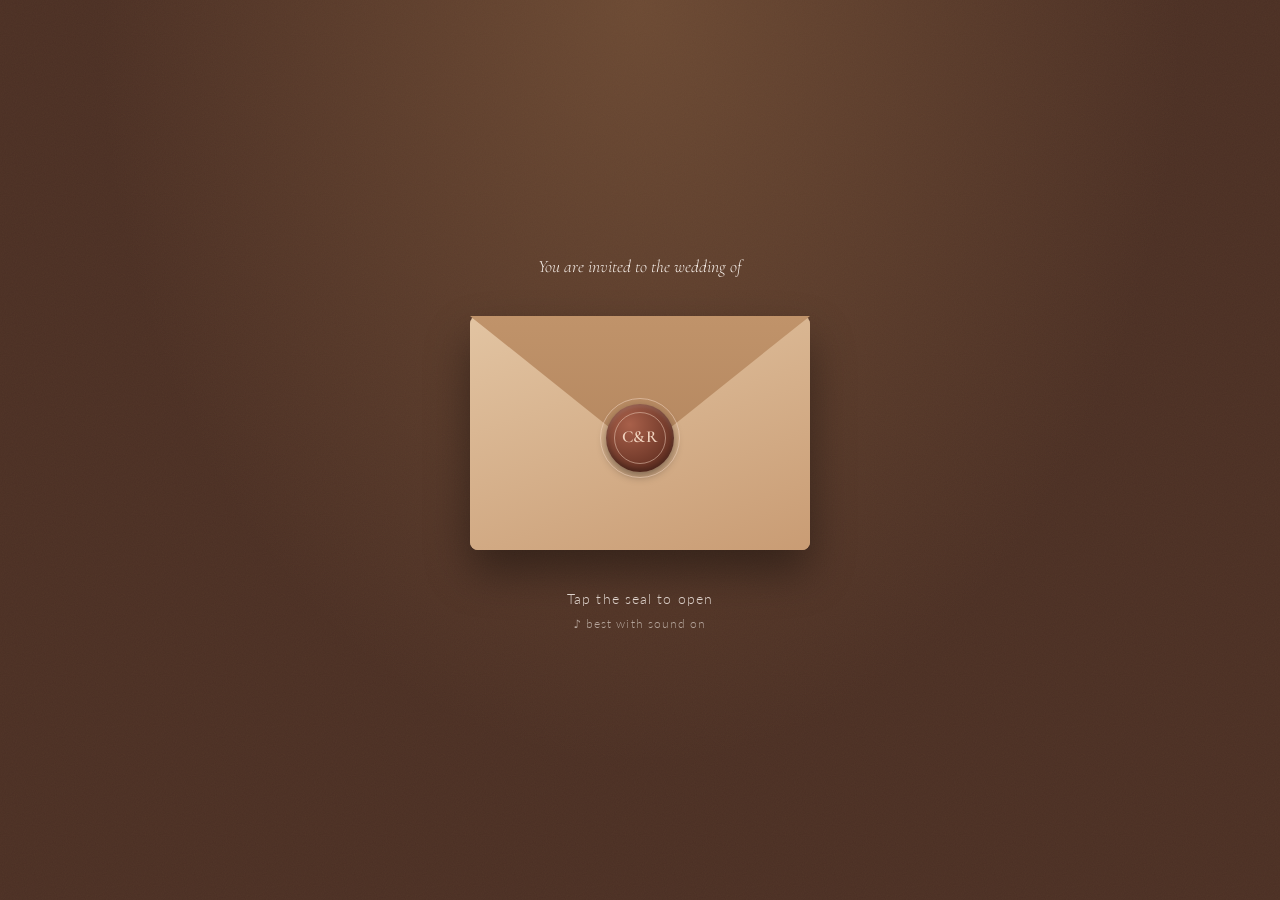
==== commit bb314bf4: "Reopen RSVP until November 8, 2026 Co-Authored-By: Claude Opus 5.5 <noreply@anthropic.com> Claude-Se" ====
--- a/site/index.html
+++ b/site/index.html
@@ -60,7 +60,7 @@
                placeholder="e.g. Juan Dela Cruz" aria-label="Search your name" />
       </div>
       <ul id="results" class="results" role="listbox" aria-label="Matching guests" aria-live="polite"></ul>
-      <p class="deadline">Kindly RSVP on or before <strong>October 30, 2026</strong></p>
+      <p class="deadline">Kindly RSVP on or before <strong>November 8, 2026</strong></p>
 
       <div class="gentle-note">
         <span class="gentle-note__icon" aria-hidden="true">♡</span>
@@ -80,7 +80,7 @@
       <div class="twig" aria-hidden="true"></div>
       <p class="kicker">RSVP is now closed</p>
       <h1 class="script gate__title">Thank you</h1>
-      <p>Online RSVP closed on October 30, 2026. If you haven't confirmed yet, please call or message us:</p>
+      <p>Online RSVP closed on November 8, 2026. If you haven't confirmed yet, please call or message us:</p>
       <div class="contacts" data-contacts></div>
       <button class="btn btn--primary" data-enter>View wedding details</button>
     </div>
@@ -335,7 +335,7 @@
       <div class="gallery__head">
         <p class="kicker reveal">Our little adventures</p>
         <h2 class="script reveal">A little bit of magic</h2>
-        <p class="gallery__lead reveal">Every love story is special, but ours came with castles, fireworks and a whole lot of joy. Here's to our happily ever after!</p>
+        <p class="gallery__lead reveal">Every love story is special. Here's to our happily ever after!</p>
       </div>
       <div class="gallery__photo reveal">
         <img src="assets/photos/photo-3.jpg" alt="Carol and Ranel at Hong Kong Disneyland" loading="lazy" />
